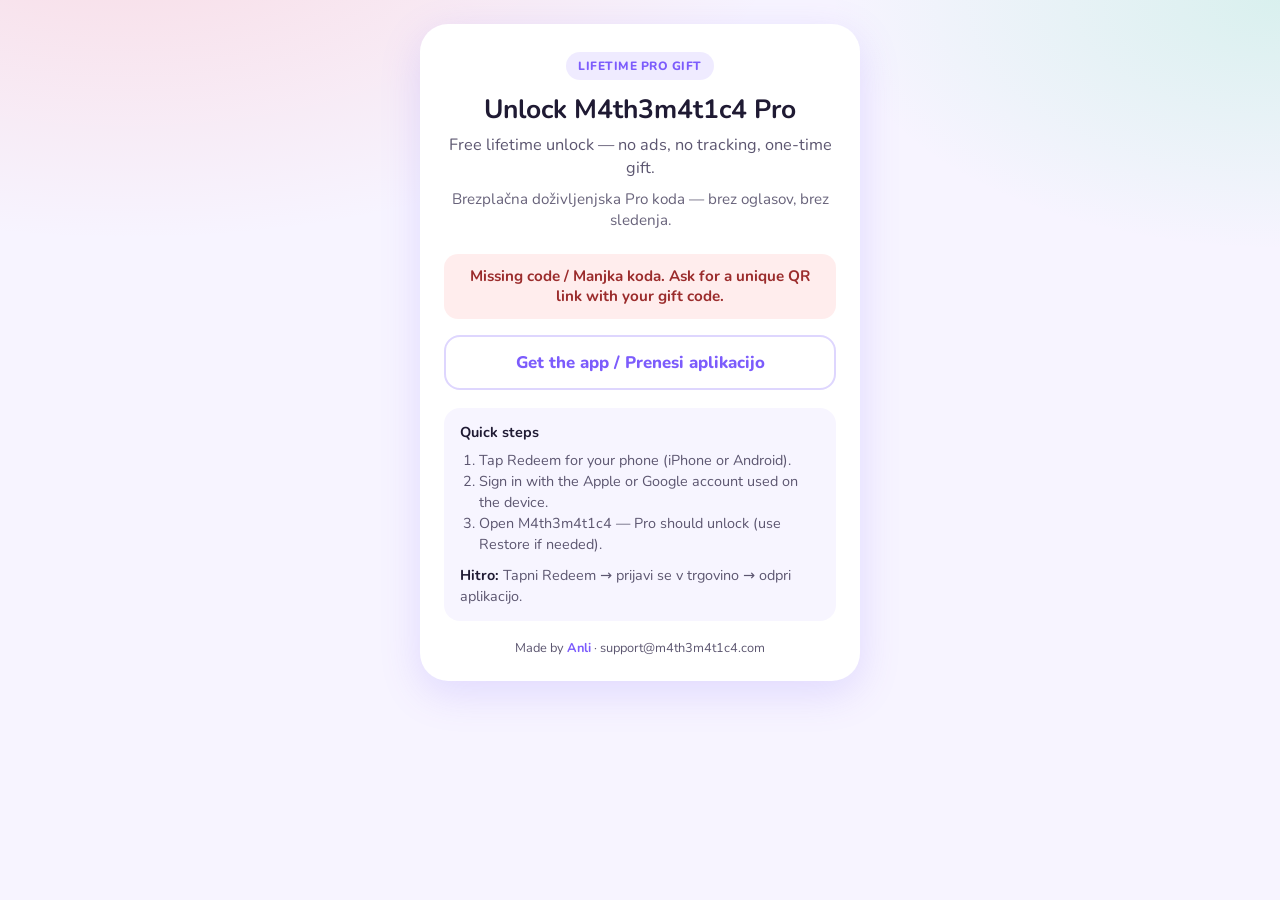
==== r/pilot/index.html @ fe745b1d "feat: add OS-aware pilot redeem landing for QR lifetime giveaways" ====
<!DOCTYPE html>
<html lang="en">
<head>
  <meta charset="UTF-8" />
  <meta name="viewport" content="width=device-width, initial-scale=1" />
  <title>Redeem Pro — M4th3m4t1c4</title>
  <meta name="description" content="Redeem your free lifetime M4th3m4t1c4 Pro code. Ad-free math practice for kids." />
  <meta name="robots" content="noindex, nofollow" />
  <meta name="theme-color" content="#7C5CFC" />
  <link rel="preconnect" href="https://fonts.googleapis.com" />
  <link rel="preconnect" href="https://fonts.gstatic.com" crossorigin />
  <link href="https://fonts.googleapis.com/css2?family=Nunito:wght@600;700;800&display=swap" rel="stylesheet" />
  <style>
    :root {
      --coral: #FF6B6B;
      --mint: #3DDC97;
      --purple: #7C5CFC;
      --ink: #1F1A33;
      --muted: #5C5670;
      --bg: #F7F4FF;
      --card: #FFFFFF;
      --shadow: 0 12px 40px rgba(124, 92, 252, 0.18);
    }
    * { box-sizing: border-box; }
    html, body { margin: 0; min-height: 100%; }
    body {
      font-family: "Nunito", system-ui, sans-serif;
      color: var(--ink);
      background:
        radial-gradient(1200px 600px at 10% -10%, rgba(255, 107, 107, 0.18), transparent 55%),
        radial-gradient(900px 500px at 100% 0%, rgba(61, 220, 151, 0.16), transparent 50%),
        var(--bg);
      display: flex;
      align-items: center;
      justify-content: center;
      padding: 24px 16px 40px;
    }
    main {
      width: 100%;
      max-width: 440px;
      background: var(--card);
      border-radius: 28px;
      box-shadow: var(--shadow);
      padding: 28px 24px 24px;
      text-align: center;
    }
    .badge {
      display: inline-block;
      font-size: 12px;
      font-weight: 800;
      letter-spacing: 0.04em;
      text-transform: uppercase;
      color: var(--purple);
      background: rgba(124, 92, 252, 0.12);
      padding: 6px 12px;
      border-radius: 999px;
      margin-bottom: 14px;
    }
    h1 {
      font-size: 1.65rem;
      line-height: 1.2;
      margin: 0 0 8px;
    }
    .lead {
      margin: 0 0 8px;
      color: var(--muted);
      font-size: 1.02rem;
      line-height: 1.45;
    }
    .sl {
      margin: 0 0 22px;
      color: var(--muted);
      font-size: 0.95rem;
      line-height: 1.4;
      opacity: 0.92;
    }
    .actions { display: grid; gap: 12px; margin-top: 8px; }
    a.btn {
      display: flex;
      align-items: center;
      justify-content: center;
      gap: 10px;
      text-decoration: none;
      font-weight: 800;
      font-size: 1.05rem;
      border-radius: 16px;
      padding: 14px 16px;
      transition: transform 0.12s ease, filter 0.12s ease;
    }
    a.btn:hover { transform: translateY(-1px); filter: brightness(1.03); }
    a.btn:active { transform: translateY(0); }
    .btn-apple { background: var(--ink); color: #fff; }
    .btn-play { background: var(--mint); color: #0B3D2C; }
    .btn-home {
      background: transparent;
      color: var(--purple);
      border: 2px solid rgba(124, 92, 252, 0.25);
      font-size: 0.95rem;
      padding: 12px 16px;
    }
    .error {
      display: none;
      margin: 0 0 16px;
      padding: 12px 14px;
      border-radius: 14px;
      background: rgba(255, 107, 107, 0.12);
      color: #9B2C2C;
      font-weight: 700;
      font-size: 0.95rem;
      line-height: 1.35;
    }
    .error.visible { display: block; }
    .hint {
      margin: 18px 0 0;
      font-size: 0.85rem;
      color: var(--muted);
      line-height: 1.4;
    }
    .steps {
      text-align: left;
      margin: 18px 0 0;
      padding: 14px 16px;
      border-radius: 16px;
      background: rgba(124, 92, 252, 0.06);
      color: var(--muted);
      font-size: 0.9rem;
      line-height: 1.45;
    }
    .steps strong { color: var(--ink); }
    .steps ol { margin: 8px 0 0; padding-left: 1.2rem; }
    .hidden { display: none !important; }
    footer {
      margin-top: 18px;
      font-size: 0.8rem;
      color: var(--muted);
    }
    footer a { color: var(--purple); font-weight: 700; text-decoration: none; }
  </style>
</head>
<body>
  <main>
    <div class="badge">Lifetime Pro gift</div>
    <h1>Unlock M4th3m4t1c4 Pro</h1>
    <p class="lead">Free lifetime unlock — no ads, no tracking, one-time gift.</p>
    <p class="sl">Brezplačna doživljenjska Pro koda — brez oglasov, brez sledenja.</p>

    <div id="error" class="error" role="alert"></div>

    <div class="actions">
      <a id="btn-apple" class="btn btn-apple" href="#" rel="noopener">Redeem on App Store</a>
      <a id="btn-play" class="btn btn-play" href="#" rel="noopener">Redeem on Google Play</a>
      <a class="btn btn-home" href="https://m4th3m4t1c4.com/">Get the app / Prenesi aplikacijo</a>
    </div>

    <div class="steps">
      <strong>Quick steps</strong>
      <ol>
        <li>Tap Redeem for your phone (iPhone or Android).</li>
        <li>Sign in with the Apple or Google account used on the device.</li>
        <li>Open M4th3m4t1c4 — Pro should unlock (use Restore if needed).</li>
      </ol>
      <p style="margin:10px 0 0"><strong>Hitro:</strong> Tapni Redeem → prijavi se v trgovino → odpri aplikacijo.</p>
    </div>

    <p class="hint" id="meta"></p>
    <footer>
      Made by <a href="https://m4th3m4t1c4.com/">Anli</a> · support@m4th3m4t1c4.com
    </footer>
  </main>

  <script>
    // Numeric App Store ID from App Store Connect (General → App Information).
    // Update when known; leave empty to show App Store button as "configure" state.
    const APPLE_APP_ID = "";

    const params = new URLSearchParams(location.search);
    const code = (params.get("c") || params.get("code") || "").trim();
    const batch = (params.get("b") || "pilot").trim();
    const pathCode = location.pathname.replace(/\/+$/, "").split("/").pop();
    const redeemCode = code || (/^[A-Z0-9][A-Z0-9-]{3,}$/i.test(pathCode) && pathCode !== "pilot" ? pathCode : "");

    const err = document.getElementById("error");
    const btnApple = document.getElementById("btn-apple");
    const btnPlay = document.getElementById("btn-play");
    const meta = document.getElementById("meta");

    function showError(msg) {
      err.textContent = msg;
      err.classList.add("visible");
    }

    const ua = navigator.userAgent || "";
    const isIOS = /iPhone|iPad|iPod/i.test(ua) || (navigator.platform === "MacIntel" && navigator.maxTouchPoints > 1);
    const isAndroid = /Android/i.test(ua);

    if (!redeemCode) {
      showError("Missing code / Manjka koda. Ask for a unique QR link with your gift code.");
      btnApple.classList.add("hidden");
      btnPlay.classList.add("hidden");
    } else {
      const playUrl = "https://play.google.com/redeem?code=" + encodeURIComponent(redeemCode);
      btnPlay.href = playUrl;

      if (APPLE_APP_ID) {
        btnApple.href =
          "https://apps.apple.com/redeem?ctx=offercodes&id=" +
          encodeURIComponent(APPLE_APP_ID) +
          "&code=" +
          encodeURIComponent(redeemCode);
      } else {
        btnApple.href = "#";
        btnApple.addEventListener("click", function (e) {
          e.preventDefault();
          showError("App Store redeem link not configured yet (need Apple App ID). Use Google Play if you're on Android, or try again later.");
        });
      }

      if (isIOS) {
        btnPlay.classList.add("hidden");
        if (APPLE_APP_ID) {
          // Soft auto-redirect on iOS after a beat so the copy is visible if they back out.
          setTimeout(function () {
            location.href = btnApple.href;
          }, 600);
        }
      } else if (isAndroid) {
        btnApple.classList.add("hidden");
        setTimeout(function () {
          location.href = playUrl;
        }, 600);
      }

      meta.textContent = "Campaign: " + batch + " · Code ready";
    }
  </script>
</body>
</html>
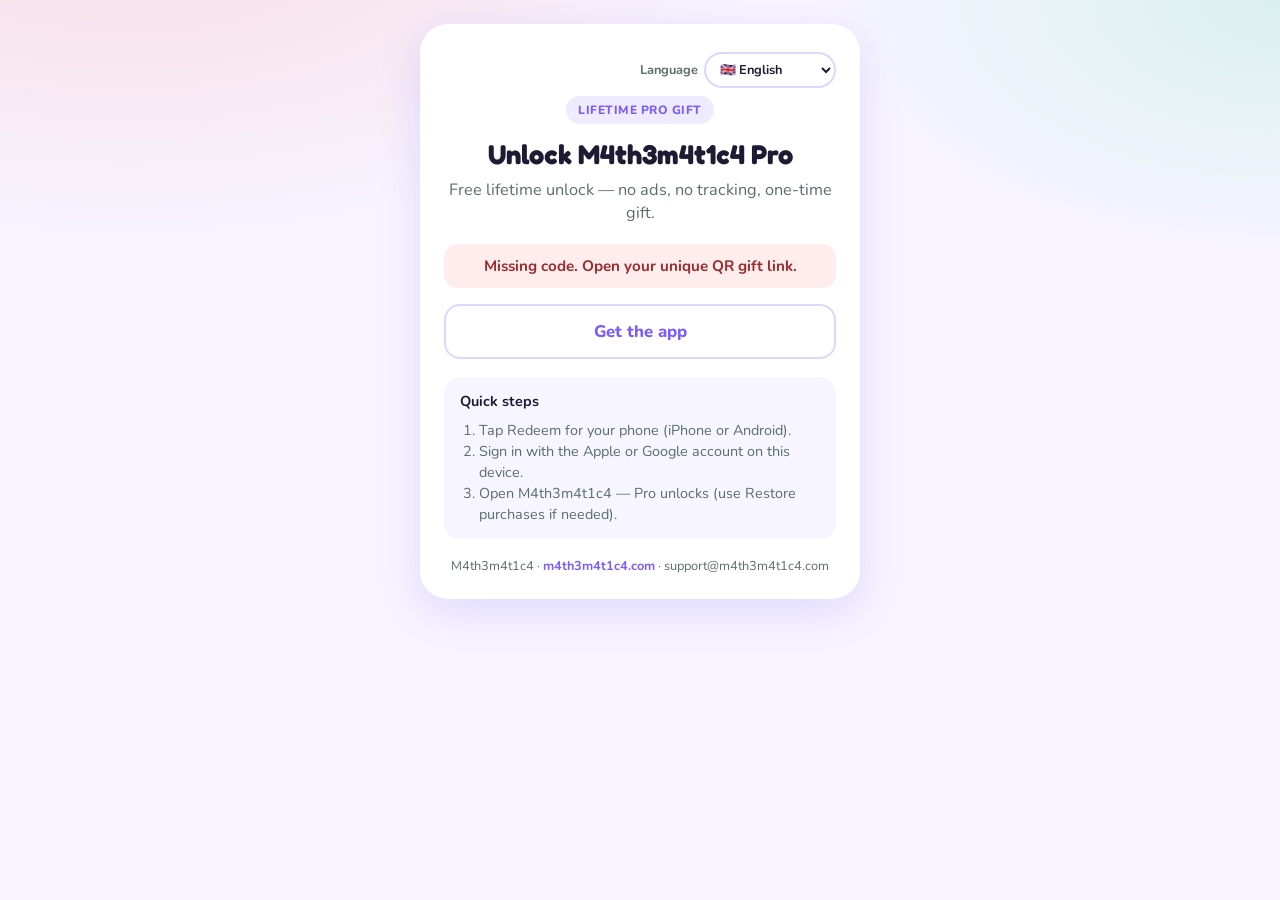
==== commit f3f69cd9: "feat: localize redeem landing to all app languages (29)" ====
--- a/r/pilot/index.html
+++ b/r/pilot/index.html
@@ -9,14 +9,14 @@
   <meta name="theme-color" content="#7C5CFC" />
   <link rel="preconnect" href="https://fonts.googleapis.com" />
   <link rel="preconnect" href="https://fonts.gstatic.com" crossorigin />
-  <link href="https://fonts.googleapis.com/css2?family=Nunito:wght@600;700;800&display=swap" rel="stylesheet" />
+  <link href="https://fonts.googleapis.com/css2?family=Fredoka:wght@600;700&family=Nunito:wght@600;700;800&display=swap" rel="stylesheet" />
   <style>
     :root {
       --coral: #FF6B6B;
       --mint: #3DDC97;
       --purple: #7C5CFC;
       --ink: #1F1A33;
-      --muted: #5C5670;
+      --muted: #5a6e6a;
       --bg: #F7F4FF;
       --card: #FFFFFF;
       --shadow: 0 12px 40px rgba(124, 92, 252, 0.18);
@@ -44,6 +44,29 @@
       padding: 28px 24px 24px;
       text-align: center;
     }
+    .topbar {
+      display: flex;
+      justify-content: flex-end;
+      margin-bottom: 8px;
+    }
+    label.lang-wrap {
+      display: inline-flex;
+      align-items: center;
+      gap: 6px;
+      font-size: 0.8rem;
+      font-weight: 700;
+      color: var(--muted);
+    }
+    select#lang {
+      font: inherit;
+      font-weight: 700;
+      border: 2px solid rgba(124, 92, 252, 0.25);
+      border-radius: 999px;
+      padding: 6px 10px;
+      background: #fff;
+      color: var(--ink);
+      max-width: 200px;
+    }
     .badge {
       display: inline-block;
       font-size: 12px;
@@ -57,22 +80,16 @@
       margin-bottom: 14px;
     }
     h1 {
-      font-size: 1.65rem;
+      font-family: "Fredoka", "Nunito", sans-serif;
+      font-size: 1.7rem;
       line-height: 1.2;
       margin: 0 0 8px;
     }
     .lead {
-      margin: 0 0 8px;
+      margin: 0 0 18px;
       color: var(--muted);
       font-size: 1.02rem;
       line-height: 1.45;
-    }
-    .sl {
-      margin: 0 0 22px;
-      color: var(--muted);
-      font-size: 0.95rem;
-      line-height: 1.4;
-      opacity: 0.92;
     }
     .actions { display: grid; gap: 12px; margin-top: 8px; }
     a.btn {
@@ -88,7 +105,6 @@
       transition: transform 0.12s ease, filter 0.12s ease;
     }
     a.btn:hover { transform: translateY(-1px); filter: brightness(1.03); }
-    a.btn:active { transform: translateY(0); }
     .btn-apple { background: var(--ink); color: #fff; }
     .btn-play { background: var(--mint); color: #0B3D2C; }
     .btn-home {
@@ -139,39 +155,38 @@
 </head>
 <body>
   <main>
-    <div class="badge">Lifetime Pro gift</div>
-    <h1>Unlock M4th3m4t1c4 Pro</h1>
-    <p class="lead">Free lifetime unlock — no ads, no tracking, one-time gift.</p>
-    <p class="sl">Brezplačna doživljenjska Pro koda — brez oglasov, brez sledenja.</p>
-
+    <div class="topbar">
+      <label class="lang-wrap"><span id="lang-label">Language</span>
+        <select id="lang" aria-label="Language"></select>
+      </label>
+    </div>
+    <div class="badge" id="badge"></div>
+    <h1 id="title"></h1>
+    <p class="lead" id="lead"></p>
     <div id="error" class="error" role="alert"></div>
-
     <div class="actions">
-      <a id="btn-apple" class="btn btn-apple" href="#" rel="noopener">Redeem on App Store</a>
-      <a id="btn-play" class="btn btn-play" href="#" rel="noopener">Redeem on Google Play</a>
-      <a class="btn btn-home" href="https://m4th3m4t1c4.com/">Get the app / Prenesi aplikacijo</a>
+      <a id="btn-apple" class="btn btn-apple" href="#" rel="noopener"></a>
+      <a id="btn-play" class="btn btn-play" href="#" rel="noopener"></a>
+      <a id="btn-home" class="btn btn-home" href="https://m4th3m4t1c4.com/"></a>
     </div>
-
     <div class="steps">
-      <strong>Quick steps</strong>
+      <strong id="steps-title"></strong>
       <ol>
-        <li>Tap Redeem for your phone (iPhone or Android).</li>
-        <li>Sign in with the Apple or Google account used on the device.</li>
-        <li>Open M4th3m4t1c4 — Pro should unlock (use Restore if needed).</li>
+        <li id="s1"></li>
+        <li id="s2"></li>
+        <li id="s3"></li>
       </ol>
-      <p style="margin:10px 0 0"><strong>Hitro:</strong> Tapni Redeem → prijavi se v trgovino → odpri aplikacijo.</p>
     </div>
-
     <p class="hint" id="meta"></p>
     <footer>
-      Made by <a href="https://m4th3m4t1c4.com/">Anli</a> · support@m4th3m4t1c4.com
+      M4th3m4t1c4 · <a href="https://m4th3m4t1c4.com/">m4th3m4t1c4.com</a> · support@m4th3m4t1c4.com
     </footer>
   </main>
-
   <script>
-    // Numeric App Store ID from App Store Connect (General → App Information).
-    // Update when known; leave empty to show App Store button as "configure" state.
     const APPLE_APP_ID = "";
+    const LANGUAGES = [{"code": "bg", "name": "Български", "flag": "🇧🇬"}, {"code": "ca", "name": "Català", "flag": "🇪🇸"}, {"code": "cs", "name": "Čeština", "flag": "🇨🇿"}, {"code": "da", "name": "Dansk", "flag": "🇩🇰"}, {"code": "de", "name": "Deutsch", "flag": "🇩🇪"}, {"code": "el", "name": "Ελληνικά", "flag": "🇬🇷"}, {"code": "en", "name": "English", "flag": "🇬🇧"}, {"code": "es", "name": "Español", "flag": "🇪🇸"}, {"code": "et", "name": "Eesti", "flag": "🇪🇪"}, {"code": "fi", "name": "Suomi", "flag": "🇫🇮"}, {"code": "fr", "name": "Français", "flag": "🇫🇷"}, {"code": "hr", "name": "Hrvatski", "flag": "🇭🇷"}, {"code": "hu", "name": "Magyar", "flag": "🇭🇺"}, {"code": "is", "name": "Íslenska", "flag": "🇮🇸"}, {"code": "it", "name": "Italiano", "flag": "🇮🇹"}, {"code": "lt", "name": "Lietuvių", "flag": "🇱🇹"}, {"code": "lv", "name": "Latviešu", "flag": "🇱🇻"}, {"code": "nb", "name": "Norsk", "flag": "🇳🇴"}, {"code": "nl", "name": "Nederlands", "flag": "🇳🇱"}, {"code": "pl", "name": "Polski", "flag": "🇵🇱"}, {"code": "pt", "name": "Português", "flag": "🇵🇹"}, {"code": "ro", "name": "Română", "flag": "🇷🇴"}, {"code": "sk", "name": "Slovenčina", "flag": "🇸🇰"}, {"code": "sl", "name": "Slovenščina", "flag": "🇸🇮"}, {"code": "sq", "name": "Shqip", "flag": "🇦🇱"}, {"code": "sr", "name": "Српски", "flag": "🇷🇸"}, {"code": "sv", "name": "Svenska", "flag": "🇸🇪"}, {"code": "tr", "name": "Türkçe", "flag": "🇹🇷"}, {"code": "uk", "name": "Українська", "flag": "🇺🇦"}];
+    const I18N = {"en": {"badge": "Lifetime Pro gift", "title": "Unlock M4th3m4t1c4 Pro", "lead": "Free lifetime unlock — no ads, no tracking, one-time gift.", "apple": "Redeem on App Store", "play": "Redeem on Google Play", "home": "Get the app", "missing": "Missing code. Open your unique QR gift link.", "apple_cfg": "App Store redeem isn’t configured yet (Apple App ID). Try Google Play on Android, or check back soon.", "steps": "Quick steps", "s1": "Tap Redeem for your phone (iPhone or Android).", "s2": "Sign in with the Apple or Google account on this device.", "s3": "Open M4th3m4t1c4 — Pro unlocks (use Restore purchases if needed).", "ready": "Campaign: {batch} · Code ready", "lang": "Language"}, "sl": {"badge": "Darilo: doživljenjski Pro", "title": "Odkleni M4th3m4t1c4 Pro", "lead": "Brezplačen doživljenjski odklep — brez oglasov, brez sledenja, enkratno darilo.", "apple": "Uveljavi v App Store", "play": "Uveljavi v Google Play", "home": "Prenesi aplikacijo", "missing": "Manjka koda. Odpri svojo unikatno QR povezavo z darilom.", "apple_cfg": "App Store uveljavitev še ni nastavljena (Apple App ID). Na Androidu uporabi Google Play ali poskusi pozneje.", "steps": "Hitri koraki", "s1": "Tapni Uveljavi za svoj telefon (iPhone ali Android).", "s2": "Prijavi se z Apple ali Google računom na tej napravi.", "s3": "Odpri M4th3m4t1c4 — Pro se odklene (po potrebi Obnovi nakupe).", "ready": "Kampanja: {batch} · Koda pripravljena", "lang": "Jezik"}, "de": {"badge": "Pro-Geschenk auf Lebenszeit", "title": "M4th3m4t1c4 Pro freischalten", "lead": "Kostenlose Freischaltung auf Lebenszeit — keine Werbung, kein Tracking, einmaliges Geschenk.", "apple": "Im App Store einlösen", "play": "Bei Google Play einlösen", "home": "App holen", "missing": "Code fehlt. Öffne deinen persönlichen QR-Geschenk-Link.", "apple_cfg": "App-Store-Einlösung noch nicht eingerichtet (Apple App ID). Auf Android Google Play nutzen oder später erneut versuchen.", "steps": "Kurz erklärt", "s1": "Tippe auf Einlösen für dein Telefon (iPhone oder Android).", "s2": "Melde dich mit dem Apple- oder Google-Konto auf diesem Gerät an.", "s3": "Öffne M4th3m4t1c4 — Pro wird freigeschaltet (ggf. Käufe wiederherstellen).", "ready": "Kampagne: {batch} · Code bereit", "lang": "Sprache"}, "hr": {"badge": "Dar: doživotni Pro", "title": "Otključaj M4th3m4t1c4 Pro", "lead": "Besplatno doživotno otključavanje — bez oglasa, bez praćenja, jednokratni dar.", "apple": "Iskoristi u App Storeu", "play": "Iskoristi u Google Playu", "home": "Preuzmi aplikaciju", "missing": "Nedostaje kod. Otvori svoj jedinstveni QR link s darom.", "apple_cfg": "App Store iskorištavanje još nije postavljeno (Apple App ID). Na Androidu koristi Google Play ili pokušaj kasnije.", "steps": "Brzi koraci", "s1": "Dodirni Iskoristi za svoj telefon (iPhone ili Android).", "s2": "Prijavi se Apple ili Google računom na ovom uređaju.", "s3": "Otvori M4th3m4t1c4 — Pro se otključava (po potrebi Vrati kupnje).", "ready": "Kampanja: {batch} · Kod spreman", "lang": "Jezik"}, "fr": {"badge": "Cadeau Pro à vie", "title": "Débloquer M4th3m4t1c4 Pro", "lead": "Déblocage à vie gratuit — sans pubs, sans tracking, cadeau unique.", "apple": "Utiliser sur l’App Store", "play": "Utiliser sur Google Play", "home": "Obtenir l’app", "missing": "Code manquant. Ouvre ton lien QR cadeau unique.", "apple_cfg": "L’échange App Store n’est pas encore configuré (Apple App ID). Sur Android, utilise Google Play ou réessaie plus tard.", "steps": "Étapes rapides", "s1": "Appuie sur Utiliser pour ton téléphone (iPhone ou Android).", "s2": "Connecte-toi avec le compte Apple ou Google de cet appareil.", "s3": "Ouvre M4th3m4t1c4 — Pro se débloque (Restaurer les achats si besoin).", "ready": "Campagne : {batch} · Code prêt", "lang": "Langue"}, "es": {"badge": "Regalo Pro de por vida", "title": "Desbloquear M4th3m4t1c4 Pro", "lead": "Desbloqueo de por vida gratis — sin anuncios, sin rastreo, regalo único.", "apple": "Canjear en App Store", "play": "Canjear en Google Play", "home": "Obtener la app", "missing": "Falta el código. Abre tu enlace QR de regalo único.", "apple_cfg": "El canje de App Store aún no está configurado (Apple App ID). En Android usa Google Play o vuelve más tarde.", "steps": "Pasos rápidos", "s1": "Toca Canjear para tu teléfono (iPhone o Android).", "s2": "Inicia sesión con la cuenta de Apple o Google de este dispositivo.", "s3": "Abre M4th3m4t1c4 — Pro se desbloquea (Restaurar compras si hace falta).", "ready": "Campaña: {batch} · Código listo", "lang": "Idioma"}, "it": {"badge": "Regalo Pro a vita", "title": "Sblocca M4th3m4t1c4 Pro", "lead": "Sblocco a vita gratuito — niente ads, niente tracking, regalo una tantum.", "apple": "Riscatta su App Store", "play": "Riscatta su Google Play", "home": "Scarica l’app", "missing": "Codice mancante. Apri il tuo link QR regalo unico.", "apple_cfg": "Il riscatto App Store non è ancora configurato (Apple App ID). Su Android usa Google Play o riprova più tardi.", "steps": "Passaggi rapidi", "s1": "Tocca Riscatta per il tuo telefono (iPhone o Android).", "s2": "Accedi con l’account Apple o Google di questo dispositivo.", "s3": "Apri M4th3m4t1c4 — Pro si sblocca (Ripristina acquisti se serve).", "ready": "Campagna: {batch} · Codice pronto", "lang": "Lingua"}, "pt": {"badge": "Presente Pro vitalício", "title": "Desbloquear M4th3m4t1c4 Pro", "lead": "Desbloqueio vitalício grátis — sem anúncios, sem tracking, presente único.", "apple": "Resgatar na App Store", "play": "Resgatar no Google Play", "home": "Obter a app", "missing": "Código em falta. Abre o teu link QR de presente único.", "apple_cfg": "O resgate da App Store ainda não está configurado (Apple App ID). No Android usa o Google Play ou tenta mais tarde.", "steps": "Passos rápidos", "s1": "Toca em Resgatar no teu telemóvel (iPhone ou Android).", "s2": "Inicia sessão com a conta Apple ou Google neste dispositivo.", "s3": "Abre o M4th3m4t1c4 — o Pro desbloqueia (Restaurar compras se precisares).", "ready": "Campanha: {batch} · Código pronto", "lang": "Idioma"}, "nl": {"badge": "Pro-cadeau voor het leven", "title": "M4th3m4t1c4 Pro ontgrendelen", "lead": "Gratis ontgrendeling voor het leven — geen ads, geen tracking, eenmalig cadeau.", "apple": "Inwisselen in App Store", "play": "Inwisselen in Google Play", "home": "App downloaden", "missing": "Code ontbreekt. Open je unieke QR-cadeaulink.", "apple_cfg": "App Store-inwisseling is nog niet ingesteld (Apple App ID). Op Android Google Play gebruiken of later opnieuw proberen.", "steps": "Snel stappen", "s1": "Tik op Inwisselen voor je telefoon (iPhone of Android).", "s2": "Log in met het Apple- of Google-account op dit apparaat.", "s3": "Open M4th3m4t1c4 — Pro wordt ontgrendeld (Aankopen herstellen indien nodig).", "ready": "Campagne: {batch} · Code klaar", "lang": "Taal"}, "pl": {"badge": "Prezent Pro na zawsze", "title": "Odblokuj M4th3m4t1c4 Pro", "lead": "Darmowe odblokowanie na zawsze — bez reklam, bez śledzenia, jednorazowy prezent.", "apple": "Zrealizuj w App Store", "play": "Zrealizuj w Google Play", "home": "Pobierz aplikację", "missing": "Brak kodu. Otwórz swój unikalny link QR z prezentem.", "apple_cfg": "Realizacja w App Store nie jest jeszcze skonfigurowana (Apple App ID). Na Androidzie użyj Google Play lub spróbuj później.", "steps": "Szybkie kroki", "s1": "Dotknij Zrealizuj na telefonie (iPhone lub Android).", "s2": "Zaloguj się kontem Apple lub Google na tym urządzeniu.", "s3": "Otwórz M4th3m4t1c4 — Pro się odblokuje (w razie potrzeby Przywróć zakupy).", "ready": "Kampania: {batch} · Kod gotowy", "lang": "Język"}, "cs": {"badge": "Dárek Pro navždy", "title": "Odemknout M4th3m4t1c4 Pro", "lead": "Bezplatné doživotní odemčení — bez reklam, bez sledování, jednorázový dárek.", "apple": "Uplatnit v App Store", "play": "Uplatnit v Google Play", "home": "Stáhnout aplikaci", "missing": "Chybí kód. Otevři svůj unikátní QR odkaz s dárkem.", "apple_cfg": "Uplatnění v App Store ještě není nastavené (Apple App ID). Na Androidu použij Google Play nebo zkus později.", "steps": "Rychlé kroky", "s1": "Klepni na Uplatnit pro svůj telefon (iPhone nebo Android).", "s2": "Přihlas se Apple nebo Google účtem na tomto zařízení.", "s3": "Otevři M4th3m4t1c4 — Pro se odemkne (případně Obnovit nákupy).", "ready": "Kampaň: {batch} · Kód připraven", "lang": "Jazyk"}, "sk": {"badge": "Darček Pro navždy", "title": "Odomknúť M4th3m4t1c4 Pro", "lead": "Bezplatné doživotné odomknutie — bez reklám, bez sledovania, jednorazový darček.", "apple": "Uplatniť v App Store", "play": "Uplatniť v Google Play", "home": "Stiahnuť aplikáciu", "missing": "Chýba kód. Otvor svoj unikátny QR odkaz s darčekom.", "apple_cfg": "Uplatnenie v App Store ešte nie je nastavené (Apple App ID). Na Androide použi Google Play alebo skús neskôr.", "steps": "Rýchle kroky", "s1": "Klepni na Uplatniť pre svoj telefón (iPhone alebo Android).", "s2": "Prihlás sa Apple alebo Google účtom na tomto zariadení.", "s3": "Otvor M4th3m4t1c4 — Pro sa odomkne (prípadne Obnoviť nákupy).", "ready": "Kampaň: {batch} · Kód pripravený", "lang": "Jazyk"}, "hu": {"badge": "Élethosszig tartó Pro ajándék", "title": "M4th3m4t1c4 Pro feloldása", "lead": "Ingyenes élethosszig tartó feloldás — nincs hirdetés, nincs követés, egyszeri ajándék.", "apple": "Beváltás az App Store-ban", "play": "Beváltás a Google Playen", "home": "App letöltése", "missing": "Hiányzó kód. Nyisd meg az egyedi QR ajándék linkedet.", "apple_cfg": "Az App Store beváltás még nincs beállítva (Apple App ID). Androidon használd a Google Playt, vagy próbáld később.", "steps": "Gyors lépések", "s1": "Koppints a Beváltás gombra a telefonodon (iPhone vagy Android).", "s2": "Jelentkezz be az eszköz Apple vagy Google fiókjával.", "s3": "Nyisd meg a M4th3m4t1c4-ot — a Pro feloldódik (szükség esetén Vásárlások visszaállítása).", "ready": "Kampány: {batch} · Kód kész", "lang": "Nyelv"}, "ro": {"badge": "Cadou Pro pe viață", "title": "Deblochează M4th3m4t1c4 Pro", "lead": "Deblocare pe viață gratuită — fără reclame, fără urmărire, cadou unic.", "apple": "Valorifică în App Store", "play": "Valorifică în Google Play", "home": "Descarcă aplicația", "missing": "Lipsește codul. Deschide linkul QR unic cu cadoul.", "apple_cfg": "Valorificarea App Store nu este încă configurată (Apple App ID). Pe Android folosește Google Play sau încearcă mai târziu.", "steps": "Pași rapizi", "s1": "Atinge Valorifică pe telefon (iPhone sau Android).", "s2": "Autentifică-te cu contul Apple sau Google de pe acest dispozitiv.", "s3": "Deschide M4th3m4t1c4 — Pro se deblochează (Restabilește achizițiile dacă e nevoie).", "ready": "Campanie: {batch} · Cod gata", "lang": "Limbă"}, "bg": {"badge": "Подарък Pro за цял живот", "title": "Отключи M4th3m4t1c4 Pro", "lead": "Безплатно отключване за цял живот — без реклами, без проследяване, еднократен подарък.", "apple": "Активирай в App Store", "play": "Активирай в Google Play", "home": "Изтегли приложението", "missing": "Липсва код. Отвори своя уникален QR линк с подаръка.", "apple_cfg": "Активирането в App Store още не е настроено (Apple App ID). На Android ползвай Google Play или опитай по-късно.", "steps": "Бързи стъпки", "s1": "Докосни Активирай за телефона си (iPhone или Android).", "s2": "Влез с Apple или Google акаунта на това устройство.", "s3": "Отвори M4th3m4t1c4 — Pro се отключва (Възстанови покупки при нужда).", "ready": "Кампания: {batch} · Кодът е готов", "lang": "Език"}, "el": {"badge": "Δώρο Pro εφ’ όρου ζωής", "title": "Ξεκλείδωμα M4th3m4t1c4 Pro", "lead": "Δωρεάν ξεκλείδωμα εφ’ όρου ζωής — χωρίς διαφημίσεις, χωρίς παρακολούθηση, εφάπαξ δώρο.", "apple": "Εξαργύρωση στο App Store", "play": "Εξαργύρωση στο Google Play", "home": "Λήψη εφαρμογής", "missing": "Λείπει κωδικός. Άνοιξε τον μοναδικό QR σύνδεσμο δώρου.", "apple_cfg": "Η εξαργύρωση App Store δεν έχει ρυθμιστεί ακόμα (Apple App ID). Σε Android χρησιμοποίησε Google Play ή δοκίμασε αργότερα.", "steps": "Γρήγορα βήματα", "s1": "Πάτα Εξαργύρωση για το τηλέφωνό σου (iPhone ή Android).", "s2": "Σύνδεση με τον λογαριασμό Apple ή Google αυτής της συσκευής.", "s3": "Άνοιξε το M4th3m4t1c4 — το Pro ξεκλειδώνει (Επαναφορά αγορών αν χρειαστεί).", "ready": "Καμπάνια: {batch} · Έτοιμος κωδικός", "lang": "Γλώσσα"}, "tr": {"badge": "Ömür boyu Pro hediyesi", "title": "M4th3m4t1c4 Pro’yu aç", "lead": "Ücretsiz ömür boyu açma — reklam yok, izleme yok, tek seferlik hediye.", "apple": "App Store’da kullan", "play": "Google Play’de kullan", "home": "Uygulamayı indir", "missing": "Kod yok. Benzersiz QR hediye bağlantını aç.", "apple_cfg": "App Store kullanımı henüz ayarlanmadı (Apple App ID). Android’de Google Play’i kullan veya sonra tekrar dene.", "steps": "Hızlı adımlar", "s1": "Telefonun için Kullan’a dokun (iPhone veya Android).", "s2": "Bu cihazdaki Apple veya Google hesabıyla oturum aç.", "s3": "M4th3m4t1c4’ü aç — Pro açılır (gerekirse Satın alımları geri yükle).", "ready": "Kampanya: {batch} · Kod hazır", "lang": "Dil"}, "sv": {"badge": "Pro-present för livet", "title": "Lås upp M4th3m4t1c4 Pro", "lead": "Gratis upplåsning för livet — inga annonser, ingen spårning, engångspresent.", "apple": "Lös in i App Store", "play": "Lös in i Google Play", "home": "Hämta appen", "missing": "Kod saknas. Öppna din unika QR-presentlänk.", "apple_cfg": "App Store-inlösen är inte konfigurerad ännu (Apple App ID). På Android använd Google Play eller försök senare.", "steps": "Snabba steg", "s1": "Tryck på Lös in för din telefon (iPhone eller Android).", "s2": "Logga in med Apple- eller Google-kontot på den här enheten.", "s3": "Öppna M4th3m4t1c4 — Pro låses upp (Återställ köp vid behov).", "ready": "Kampanj: {batch} · Kod klar", "lang": "Språk"}, "da": {"badge": "Pro-gave for livet", "title": "Lås M4th3m4t1c4 Pro op", "lead": "Gratis oplåsning for livet — ingen annoncer, ingen sporing, engangsgave.", "apple": "Indløs i App Store", "play": "Indløs i Google Play", "home": "Hent appen", "missing": "Kode mangler. Åbn dit unikke QR-gavelink.", "apple_cfg": "App Store-indløsning er ikke konfigureret endnu (Apple App ID). På Android brug Google Play eller prøv senere.", "steps": "Hurtige trin", "s1": "Tryk på Indløs til din telefon (iPhone eller Android).", "s2": "Log ind med Apple- eller Google-kontoen på denne enhed.", "s3": "Åbn M4th3m4t1c4 — Pro låses op (Gendan køb hvis nødvendigt).", "ready": "Kampagne: {batch} · Kode klar", "lang": "Sprog"}, "nb": {"badge": "Pro-gave for livet", "title": "Lås opp M4th3m4t1c4 Pro", "lead": "Gratis opplåsing for livet — ingen annonser, ingen sporing, engangsgave.", "apple": "Løs inn i App Store", "play": "Løs inn i Google Play", "home": "Hent appen", "missing": "Kode mangler. Åpne din unike QR-gavelenke.", "apple_cfg": "App Store-innløsning er ikke satt opp ennå (Apple App ID). På Android bruk Google Play eller prøv senere.", "steps": "Raske steg", "s1": "Trykk Løs inn for telefonen din (iPhone eller Android).", "s2": "Logg inn med Apple- eller Google-kontoen på denne enheten.", "s3": "Åpne M4th3m4t1c4 — Pro låses opp (Gjenopprett kjøp ved behov).", "ready": "Kampanje: {batch} · Kode klar", "lang": "Språk"}, "fi": {"badge": "Pro-lahja koko elämäksi", "title": "Avaa M4th3m4t1c4 Pro", "lead": "Ilmainen elinikäinen avaus — ei mainoksia, ei seurantaa, kertalahja.", "apple": "Lunasta App Storessa", "play": "Lunasta Google Playssa", "home": "Lataa sovellus", "missing": "Koodi puuttuu. Avaa uniikki QR-lahjalinkkisi.", "apple_cfg": "App Store -lunastusta ei ole vielä määritetty (Apple App ID). Androidilla käytä Google Playta tai yritä myöhemmin.", "steps": "Pikavaiheet", "s1": "Napauta Lunasta puhelimellesi (iPhone tai Android).", "s2": "Kirjaudu tämän laitteen Apple- tai Google-tilillä.", "s3": "Avaa M4th3m4t1c4 — Pro avautuu (Palauta ostokset tarvittaessa).", "ready": "Kampanja: {batch} · Koodi valmis", "lang": "Kieli"}, "et": {"badge": "Eluaegne Pro kingitus", "title": "Ava M4th3m4t1c4 Pro", "lead": "Tasuta eluaegne avamine — ilma reklaamideta, ilma jälgimiseta, ühekordne kingitus.", "apple": "Lunasta App Store’is", "play": "Lunasta Google Plays", "home": "Hangi rakendus", "missing": "Kood puudub. Ava oma unikaalne QR-kingituslink.", "apple_cfg": "App Store’i lunastamine pole veel seadistatud (Apple App ID). Androidis kasuta Google Playd või proovi hiljem.", "steps": "Kiired sammud", "s1": "Puuduta Lunasta oma telefoni jaoks (iPhone või Android).", "s2": "Logi sisse selle seadme Apple’i või Google’i kontoga.", "s3": "Ava M4th3m4t1c4 — Pro avaneb (vajadusel Taasta ostud).", "ready": "Kampaania: {batch} · Kood valmis", "lang": "Keel"}, "lv": {"badge": "Mūža Pro dāvana", "title": "Atbloķēt M4th3m4t1c4 Pro", "lead": "Bezmaksas mūža atbloķēšana — bez reklāmām, bez izsekošanas, vienreizēja dāvana.", "apple": "Izmantot App Store", "play": "Izmantot Google Play", "home": "Iegūt lietotni", "missing": "Trūkst koda. Atver savu unikālo QR dāvanas saiti.", "apple_cfg": "App Store izmantošana vēl nav iestatīta (Apple App ID). Androidā izmanto Google Play vai mēģini vēlāk.", "steps": "Ātri soļi", "s1": "Pieskaries Izmantot savam telefonam (iPhone vai Android).", "s2": "Pieraksties ar Apple vai Google kontu šajā ierīcē.", "s3": "Atver M4th3m4t1c4 — Pro atbloķējas (vajadzības gadījumā Atjaunot pirkumus).", "ready": "Kampaņa: {batch} · Kods gatavs", "lang": "Valoda"}, "lt": {"badge": "Viso gyvenimo Pro dovana", "title": "Atrakinti M4th3m4t1c4 Pro", "lead": "Nemokamas viso gyvenimo atrakinimas — be reklamų, be sekimo, vienkartinė dovana.", "apple": "Išpirkti App Store", "play": "Išpirkti Google Play", "home": "Gauti programėlę", "missing": "Trūksta kodo. Atidaryk unikalų QR dovanos nuorodą.", "apple_cfg": "App Store išpirkimas dar nesukonfigūruotas (Apple App ID). Androide naudok Google Play arba bandyk vėliau.", "steps": "Greiti žingsniai", "s1": "Paliesk Išpirkti savo telefonui (iPhone arba Android).", "s2": "Prisijunk šio įrenginio Apple arba Google paskyra.", "s3": "Atidaryk M4th3m4t1c4 — Pro atrakins (prireikus Atkurti pirkimus).", "ready": "Kampanija: {batch} · Kodas paruoštas", "lang": "Kalba"}, "uk": {"badge": "Подарунок Pro назавжди", "title": "Розблокувати M4th3m4t1c4 Pro", "lead": "Безкоштовне довічне розблокування — без реклами, без відстеження, разовий подарунок.", "apple": "Активувати в App Store", "play": "Активувати в Google Play", "home": "Отримати застосунок", "missing": "Немає коду. Відкрий унікальне QR-посилання з подарунком.", "apple_cfg": "Активацію App Store ще не налаштовано (Apple App ID). На Android скористайся Google Play або спробуй пізніше.", "steps": "Швидкі кроки", "s1": "Торкнись Активувати для свого телефону (iPhone або Android).", "s2": "Увійди за допомогою облікового запису Apple або Google на цьому пристрої.", "s3": "Відкрий M4th3m4t1c4 — Pro розблокується (за потреби Відновити покупки).", "ready": "Кампанія: {batch} · Код готовий", "lang": "Мова"}, "sr": {"badge": "Поклон Pro за цео живот", "title": "Откључај M4th3m4t1c4 Pro", "lead": "Бесплатно доживотно откључавање — без огласа, без праћења, једнократни поклон.", "apple": "Искористи у App Store", "play": "Искористи у Google Play", "home": "Преузми апликацију", "missing": "Недостаје код. Отвори свој јединствени QR линк са поклоном.", "apple_cfg": "Искоришћавање у App Store још није подешено (Apple App ID). На Androidu користи Google Play или пробај касније.", "steps": "Брзи кораци", "s1": "Додирни Искористи за свој телефон (iPhone или Android).", "s2": "Пријави се Apple или Google налогом на овом уређају.", "s3": "Отвори M4th3m4t1c4 — Pro се откључава (по потреби Врати куповине).", "ready": "Кампања: {batch} · Код спреман", "lang": "Језик"}, "sq": {"badge": "Dhuratë Pro për jetë", "title": "Zhblloko M4th3m4t1c4 Pro", "lead": "Zhbllokim falas për jetë — pa reklama, pa gjurmim, dhuratë njëherëshe.", "apple": "Shpërblye në App Store", "play": "Shpërblye në Google Play", "home": "Merr aplikacionin", "missing": "Mungon kodi. Hap lidhjen unike QR të dhuratës.", "apple_cfg": "Shpërblyerja e App Store nuk është konfiguruar ende (Apple App ID). Në Android përdor Google Play ose provo më vonë.", "steps": "Hapat e shpejtë", "s1": "Trokit Shpërblye për telefonin tënd (iPhone ose Android).", "s2": "Hyr me llogarinë Apple ose Google në këtë pajisje.", "s3": "Hap M4th3m4t1c4 — Pro zhbllokohet (Rivendos blerjet nëse duhet).", "ready": "Fushata: {batch} · Kodi gati", "lang": "Gjuha"}, "ca": {"badge": "Regal Pro de per vida", "title": "Desbloqueja M4th3m4t1c4 Pro", "lead": "Desbloqueig de per vida gratuït — sense anuncis, sense seguiment, regal únic.", "apple": "Canvia a l’App Store", "play": "Canvia a Google Play", "home": "Obtén l’app", "missing": "Falta el codi. Obre l’enllaç QR únic del regal.", "apple_cfg": "El canvi d’App Store encara no està configurat (Apple App ID). A Android fes servir Google Play o torna-ho a provar més tard.", "steps": "Passos ràpids", "s1": "Toca Canvia per al teu telèfon (iPhone o Android).", "s2": "Inicia sessió amb el compte d’Apple o Google d’aquest dispositiu.", "s3": "Obre M4th3m4t1c4 — Pro es desbloqueja (Restaura compres si cal).", "ready": "Campanya: {batch} · Codi a punt", "lang": "Idioma"}, "is": {"badge": "Pro-gjöf ævilangt", "title": "Opna M4th3m4t1c4 Pro", "lead": "Ókeypis ævilöng opnun — engar auglýsingar, engin rakning, eingjafargjöf.", "apple": "Innleysa í App Store", "play": "Innleysa í Google Play", "home": "Sækja appið", "missing": "Kóði vantar. Opnaðu einstaka QR-gjafatengilinn þinn.", "apple_cfg": "App Store innlausn er ekki stillt enn (Apple App ID). Á Android notaðu Google Play eða reyndu seinna.", "steps": "Fljótleg skref", "s1": "Ýttu á Innleysa fyrir símann þinn (iPhone eða Android).", "s2": "Skráðu þig inn með Apple- eða Google-reikningi þessa tækis.", "s3": "Opnaðu M4th3m4t1c4 — Pro opnast (Endurheimta kaup ef þarf).", "ready": "Herferð: {batch} · Kóði tilbúinn", "lang": "Tungumál"}};
+    const SUPPORTED = new Set(LANGUAGES.map((l) => l.code));
 
     const params = new URLSearchParams(location.search);
     const code = (params.get("c") || params.get("code") || "").trim();
@@ -179,28 +194,73 @@
     const pathCode = location.pathname.replace(/\/+$/, "").split("/").pop();
     const redeemCode = code || (/^[A-Z0-9][A-Z0-9-]{3,}$/i.test(pathCode) && pathCode !== "pilot" ? pathCode : "");
 
+    function pickLang() {
+      const fromQuery = (params.get("lang") || "").toLowerCase();
+      if (SUPPORTED.has(fromQuery)) return fromQuery;
+      const saved = localStorage.getItem("m4th_redeem_lang");
+      if (saved && SUPPORTED.has(saved)) return saved;
+      const nav = (navigator.languages && navigator.languages[0]) || navigator.language || "en";
+      const base = String(nav).toLowerCase().split("-")[0];
+      return SUPPORTED.has(base) ? base : "en";
+    }
+
+    let lang = pickLang();
+    const sel = document.getElementById("lang");
+    LANGUAGES.forEach((l) => {
+      const o = document.createElement("option");
+      o.value = l.code;
+      o.textContent = l.flag + " " + l.name;
+      sel.appendChild(o);
+    });
+    sel.value = lang;
+    sel.addEventListener("change", () => {
+      lang = sel.value;
+      localStorage.setItem("m4th_redeem_lang", lang);
+      apply();
+    });
+
     const err = document.getElementById("error");
     const btnApple = document.getElementById("btn-apple");
     const btnPlay = document.getElementById("btn-play");
+    const btnHome = document.getElementById("btn-home");
     const meta = document.getElementById("meta");
 
+    function t() { return I18N[lang] || I18N.en; }
     function showError(msg) {
       err.textContent = msg;
-      err.classList.add("visible");
-    }
-
-    const ua = navigator.userAgent || "";
-    const isIOS = /iPhone|iPad|iPod/i.test(ua) || (navigator.platform === "MacIntel" && navigator.maxTouchPoints > 1);
-    const isAndroid = /Android/i.test(ua);
-
-    if (!redeemCode) {
-      showError("Missing code / Manjka koda. Ask for a unique QR link with your gift code.");
-      btnApple.classList.add("hidden");
-      btnPlay.classList.add("hidden");
-    } else {
+      err.classList.toggle("visible", !!msg);
+    }
+
+    function apply() {
+      const s = t();
+      document.documentElement.lang = lang;
+      document.getElementById("lang-label").textContent = s.lang;
+      document.getElementById("badge").textContent = s.badge;
+      document.getElementById("title").textContent = s.title;
+      document.getElementById("lead").textContent = s.lead;
+      btnApple.textContent = s.apple;
+      btnPlay.textContent = s.play;
+      btnHome.textContent = s.home;
+      document.getElementById("steps-title").textContent = s.steps;
+      document.getElementById("s1").textContent = s.s1;
+      document.getElementById("s2").textContent = s.s2;
+      document.getElementById("s3").textContent = s.s3;
+      document.title = s.title + " — M4th3m4t1c4";
+
+      btnApple.classList.remove("hidden");
+      btnPlay.classList.remove("hidden");
+      showError("");
+
+      if (!redeemCode) {
+        showError(s.missing);
+        btnApple.classList.add("hidden");
+        btnPlay.classList.add("hidden");
+        meta.textContent = "";
+        return;
+      }
+
       const playUrl = "https://play.google.com/redeem?code=" + encodeURIComponent(redeemCode);
       btnPlay.href = playUrl;
-
       if (APPLE_APP_ID) {
         btnApple.href =
           "https://apps.apple.com/redeem?ctx=offercodes&id=" +
@@ -209,28 +269,30 @@
           encodeURIComponent(redeemCode);
       } else {
         btnApple.href = "#";
-        btnApple.addEventListener("click", function (e) {
-          e.preventDefault();
-          showError("App Store redeem link not configured yet (need Apple App ID). Use Google Play if you're on Android, or try again later.");
-        });
-      }
-
+      }
+      meta.textContent = s.ready.replace("{batch}", batch);
+    }
+
+    btnApple.addEventListener("click", (e) => {
+      if (!APPLE_APP_ID) {
+        e.preventDefault();
+        showError(t().apple_cfg);
+      }
+    });
+
+    apply();
+
+    const ua = navigator.userAgent || "";
+    const isIOS = /iPhone|iPad|iPod/i.test(ua) || (navigator.platform === "MacIntel" && navigator.maxTouchPoints > 1);
+    const isAndroid = /Android/i.test(ua);
+    if (redeemCode) {
       if (isIOS) {
         btnPlay.classList.add("hidden");
-        if (APPLE_APP_ID) {
-          // Soft auto-redirect on iOS after a beat so the copy is visible if they back out.
-          setTimeout(function () {
-            location.href = btnApple.href;
-          }, 600);
-        }
+        if (APPLE_APP_ID) setTimeout(() => { location.href = btnApple.href; }, 700);
       } else if (isAndroid) {
         btnApple.classList.add("hidden");
-        setTimeout(function () {
-          location.href = playUrl;
-        }, 600);
-      }
-
-      meta.textContent = "Campaign: " + batch + " · Code ready";
+        setTimeout(() => { location.href = btnPlay.href; }, 700);
+      }
     }
   </script>
 </body>
